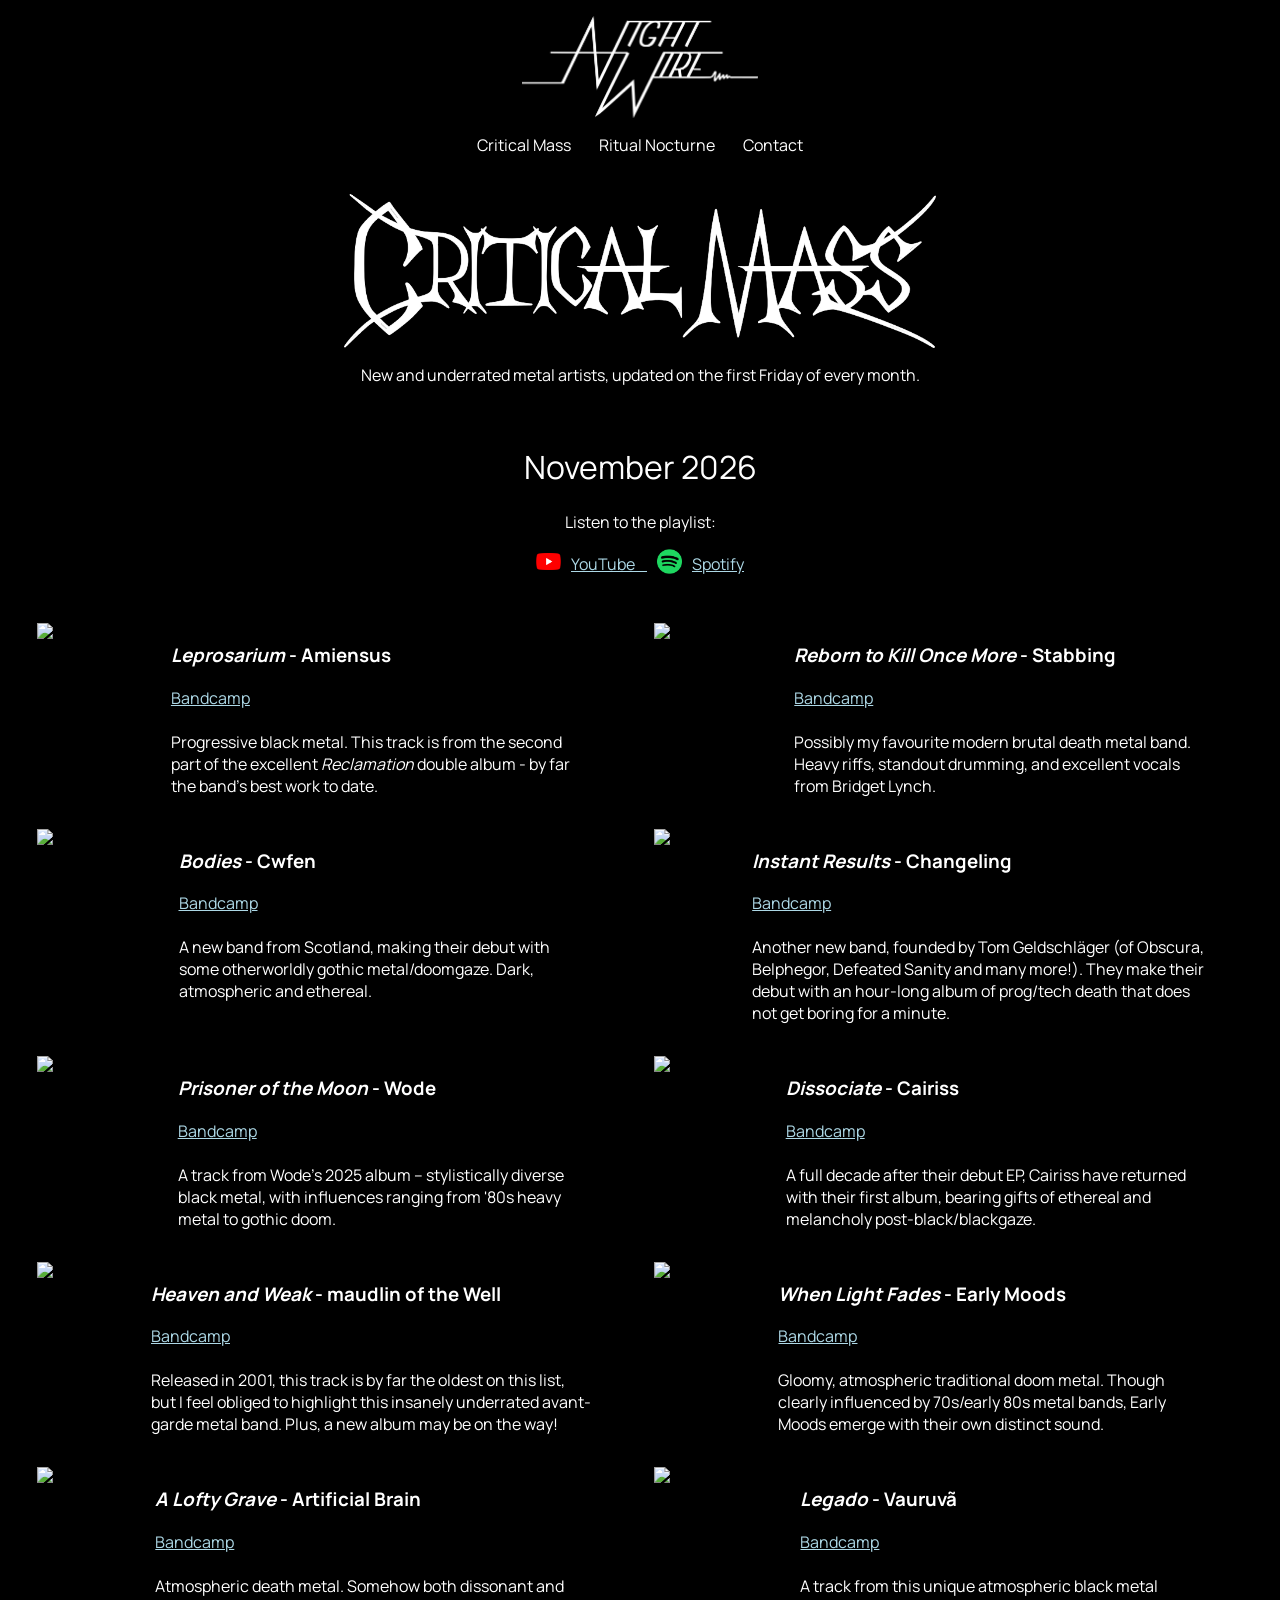
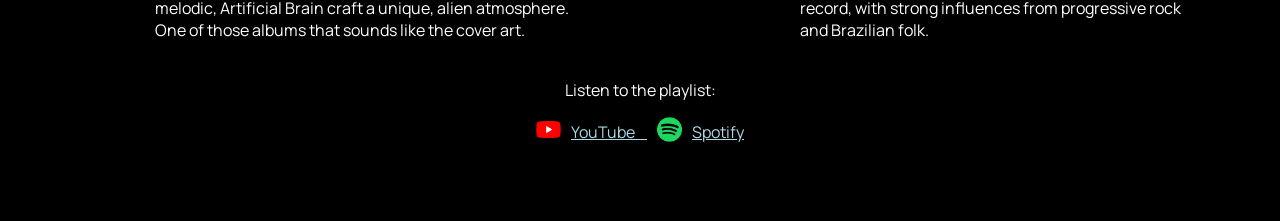
==== criticalmass.html @ 71a62106 "Add files via upload" ====
<!DOCTYPE html>
<html>

<head>
    <title>Nightwire | Critical Mass</title>
    <link href="./nightwire_style.css" rel="stylesheet">
    <meta name="viewport" content="width=device-width, initial-scale=1.0">
    <link rel="preconnect" href="https://fonts.googleapis.com">
    <link rel="preconnect" href="https://fonts.gstatic.com" crossorigin>
    <link href="https://fonts.googleapis.com/css2?family=Manrope:wght@200..800&display=swap" rel="stylesheet">
</head>

<body>
    
    <!-- Logo -->
    <div>
        <figure><a href="./index.html"><img class="nw-logo-small" src="./logos/nightwire_logo.png"></a></figure>
    </div>


    <nav class="nav">
        <a href="./criticalmass.html">Critical Mass</a>
        <a href="./ritualnocturne.html">Ritual Nocturne</a>
        <a href="./contact.html">Contact</a>
    </nav><br>

    <!-- Critical Mass logo -->
    <div>
        <figure><img class="list-logo" src="./logos/critical_mass_logo.png"></figure>
    </div>
    <div class="centred">
        <p>New and underrated metal artists, updated on the first Friday of every month.</p>
    </div><br>

    <!-- Current list -->
    <h1>November 2026</h1>
    
    <p class="centred">Listen to the playlist:</p>
    <div class="streaming">
        <div><a target="_blank" href="https://music.youtube.com/playlist?list=PLFBO8COv0jcI&si=f9YAJDkzpSdWIgkC&drli=1"><img src="./logos/youtube_logo.png"></a></div>
        <div><a target="_blank" href="https://music.youtube.com/playlist?list=PLFBO8COv0jcI&si=f9YAJDkzpSdWIgkC&drli=1">YouTube &nbsp;&nbsp;&nbsp;</a></div>
        <div><a target="_blank" href="https://open.spotify.com/playlist/0377akGCkDpwuVHgf1WegZ"><img src="./logos/spotify_logo.png"></a></div>
        <div><a target="_blank" href="https://open.spotify.com/playlist/0377akGCkDpwuVHgf1WegZ">Spotify</a></div>
    </div><br><br>

    <div class="list">
        <!-- 1 -->
        <article class="song">
            <img class="song-img" src="https://f4.bcbits.com/img/a2192775954_1x1_700.avif">
            <div class="song-info">
                <h3><em>Leprosarium</em> - Amiensus</h3>
                <a target="_blank" href="https://amiensus.bandcamp.com/album/reclamation-pt-ii">Bandcamp</a><br><br>
                Progressive black metal. This track is from the second part of the excellent <em>Reclamation</em> double album - by far the band's best work to date.
            </div>
        </article>
        <!-- 2 -->
        <article class="song">
            <img class="song-img" src="https://f4.bcbits.com/img/a4070021529_1x1_700.avif">
            <div class="song-info">
                <h3><em>Reborn to Kill Once More</em> - Stabbing</h3>
                <a target="_blank" href="https://stabbingtxdm.bandcamp.com/album/eon-of-obscenity">Bandcamp</a><br><br>
                Possibly my favourite modern brutal death metal band. Heavy riffs, standout drumming, and excellent vocals from Bridget Lynch.
            </div>
        </article>
        <!-- 3 -->
        <article class="song">
            <img class="song-img" src="https://f4.bcbits.com/img/a3370953634_1x1_700.avif">
            <div class="song-info">
                <h3><em>Bodies</em> - Cwfen</h3>
                <a target="_blank" href="https://cwfen.bandcamp.com/album/sorrows">Bandcamp</a><br><br>
                A new band from Scotland, making their debut with some otherworldly gothic metal/doomgaze. Dark, atmospheric and ethereal.
            </div>
        </article>
        <!-- 4 -->
        <article class="song">
            <img class="song-img" src="https://f4.bcbits.com/img/a1580974828_1x1_700.avif">
            <div class="song-info">
                <h3><em>Instant Results</em> - Changeling</h3>
                <a target="_blank" href="https://changelingofficial.bandcamp.com/album/changeling">Bandcamp</a><br><br>
                Another new band, founded by Tom Geldschläger (of Obscura, Belphegor, Defeated Sanity and many more!). They make their debut with an hour-long album of prog/tech death that does not get boring for a minute.
            </div>
        </article>
        <!-- 5 -->
        <article class="song">
            <img class="song-img" src="https://f4.bcbits.com/img/a2935435271_1x1_700.avif">
            <div class="song-info">
                <h3><em>Prisoner of the Moon</em> - Wode</h3>
                <a target="_blank" href="https://wode.bandcamp.com/album/uncrossing-the-keys">Bandcamp</a><br><br>
                A track from Wode's 2025 album -- stylistically diverse black metal, with influences ranging from '80s heavy metal to gothic doom.
            </div>
        </article>
        <!-- 6 -->
        <article class="song">
            <img class="song-img" src="https://f4.bcbits.com/img/a1079354304_1x1_700.avif">
            <div class="song-info">
                <h3><em>Dissociate</em> - Cairiss</h3>
                <a target="_blank" href="https://cairiss.bandcamp.com/album/wilderness">Bandcamp</a><br><br>
                A full decade after their debut EP, Cairiss have returned with their first album, bearing gifts of ethereal and melancholy post-black/blackgaze.
            </div>
        </article>
        <!-- 7 -->
        <article class="song">
            <img class="song-img" src="https://f4.bcbits.com/img/a4275038733_1x1_700.avif">
            <div class="song-info">
                <h3><em>Heaven and Weak</em> - maudlin of the Well</h3>
                <a target="_blank" href="https://kayodot.bandcamp.com/album/bath">Bandcamp</a><br><br>
                Released in 2001, this track is by far the oldest on this list, but I feel obliged to highlight this insanely underrated avant-garde metal band. Plus, a new album may be on the way!
            </div>
        </article>
        <!-- 8 -->
        <article class="song">
            <img class="song-img" src="https://f4.bcbits.com/img/a2808359264_1x1_700.avif">
            <div class="song-info">
                <h3><em>When Light Fades</em> - Early Moods</h3>
                <a target="_blank" href="https://earlymoods.bandcamp.com/album/ready-for-the-grave">Bandcamp</a><br><br>
                Gloomy, atmospheric traditional doom metal. Though clearly influenced by 70s/early 80s metal bands, Early Moods emerge with their own distinct sound.
            </div>
        </article>
        <!-- 9 -->
        <article class="song">
            <img class="song-img" src="https://f4.bcbits.com/img/a2049691384_1x1_700.avif">
            <div class="song-info">
                <h3><em>A Lofty Grave</em> - Artificial Brain</h3>
                <a target="_blank" href="https://artificialbrain.bandcamp.com/album/artificial-brain-2">Bandcamp</a><br><br>
                Atmospheric death metal. Somehow both dissonant and melodic, Artificial Brain craft a unique, alien atmosphere. One of those albums that sounds like the cover art.
            </div>
        </article>
        <!-- 10 -->
        <article class="song">
            <img class="song-img" src="https://f4.bcbits.com/img/a2279251904_1x1_700.avif">
            <div class="song-info">
                <h3><em>Legado</em> - Vauruvã</h3>
                <a target="_blank" href="https://vauruva.bandcamp.com/album/mar-da-deriva">Bandcamp</a><br><br>
                A track from this unique atmospheric black metal record, with strong influences from progressive rock and Brazilian folk.
            </div>
        </article>
    </div><br>

    <p class="centred">Listen to the playlist:</p>
    <div class="streaming">
        <div><a target="_blank" href="https://music.youtube.com/playlist?list=PLFBO8COv0jcI&si=f9YAJDkzpSdWIgkC&drli=1"><img src="./logos/youtube_logo.png"></a></div>
        <div><a target="_blank" href="https://music.youtube.com/playlist?list=PLFBO8COv0jcI&si=f9YAJDkzpSdWIgkC&drli=1">YouTube &nbsp;&nbsp;&nbsp;</a></div>
        <div><a target="_blank" href="https://open.spotify.com/playlist/0377akGCkDpwuVHgf1WegZ"><img src="./logos/spotify_logo.png"></a></div>
        <div><a target="_blank" href="https://open.spotify.com/playlist/0377akGCkDpwuVHgf1WegZ">Spotify</a></div>
    </div>


    <!-- Template 
    <p class="centred">Listen to the playlist:</p>
    <div class="streaming">
        <div><a target="_blank" href="https://music.youtube.com/playlist?list=PLFBO8COv0jcI&si=f9YAJDkzpSdWIgkC&drli=1"><img src="./logos/youtube_logo.png"></a></div>
        <div><a target="_blank" href="https://music.youtube.com/playlist?list=PLFBO8COv0jcI&si=f9YAJDkzpSdWIgkC&drli=1">YouTube &nbsp;&nbsp;&nbsp;</a></div>
        <div><a target="_blank" href="https://open.spotify.com/playlist/0377akGCkDpwuVHgf1WegZ"><img src="./logos/spotify_logo.png"></a></div>
        <div><a target="_blank" href="https://open.spotify.com/playlist/0377akGCkDpwuVHgf1WegZ">Spotify</a></div>
    </div><br><br>

    <div class="list">
        <article class="song">
            <img class="song-img" src="">
            <div class="song-info">
                <h3><em></em> - </h3>
                <a target="_blank" href="">Bandcamp</a><br><br>
                Description
            </div>
        </article>
    </div>

    <p class="centred">Listen to the playlist:</p>
    <div class="streaming">
        <div><a target="_blank" href="https://music.youtube.com/playlist?list=PLFBO8COv0jcI&si=f9YAJDkzpSdWIgkC&drli=1"><img src="./logos/youtube_logo.png"></a></div>
        <div><a target="_blank" href="https://music.youtube.com/playlist?list=PLFBO8COv0jcI&si=f9YAJDkzpSdWIgkC&drli=1">YouTube &nbsp;&nbsp;&nbsp;</a></div>
        <div><a target="_blank" href="https://open.spotify.com/playlist/0377akGCkDpwuVHgf1WegZ"><img src="./logos/spotify_logo.png"></a></div>
        <div><a target="_blank" href="https://open.spotify.com/playlist/0377akGCkDpwuVHgf1WegZ">Spotify</a></div>
    </div>
    -->


    <!-- Archive 
    <details>
        <summary><h2>The Archive <span class="arrow">▽</span></h2></summary>
        <!-- Content -->
    </details>

    <br><br><br>

</body>

</html>
---- nightwire_style.css ----
body {
    background-color:black;
    color:white;
    font-family: "Manrope", sans-serif;
    text-align: justify;
}

*{
    box-sizing: border-box;
}

/* Logos */

.nw-logo {
    display: block; /* margin:auto does not work on img --> convert to block */
    margin: auto;
    width: 40%;
}
@media (max-width: 500px){
    .nw-logo {
       display: block;
       margin: auto;
       width: 100%;
    }
}

.nw-logo-small {
    display: block;
    margin: auto;
    width: 20%;
}
@media (max-width: 500px){
    .nw-logo-small {
       display: block;
       margin: auto;
       width: 50%;
    }
}

.list-logo {
    display: block;
    margin: auto;
    width:50%;
}
@media (max-width: 500px){
    .list-logo {
        display: block;
        margin: auto;
        width: 100%
    }
}



/* Menu */

.nav [href],
.nav [href]:visited{
    color:white;
    text-decoration: none;
}

nav{
    text-align: center;
}

nav a{
    margin-right: 1%;
    margin-left: 1%;
}



/* Body */

h1,h2{
    text-align:center;
    font-weight: normal;
}

p,ul,details{
    margin-right: 10%;
    margin-left: 10%;
}
@media (max-width: 500px){
    p,ul,details{
        margin:5%;
    }
}

[href]{
    color: lightblue;
}
a:visited{
    color:plum
}

.centred{
    text-align: center;
}

.song-info{
    text-align: left;
}


/* Contact & streaming logos & links */

.contact img, .streaming img {
    width: 25px;
}

.contact {
    display: grid;
    grid-template-columns: auto auto;
    width: fit-content;
    align-items: center;
    column-gap: 10px;
    row-gap: 15px;
    margin-right: auto;
    margin-left: auto;
}


.streaming {
    display: grid;
    grid-template-columns: auto auto auto auto;
    width: fit-content;
    align-items: center;
    column-gap: 10px;
    row-gap: 15px;
    margin-right: auto;
    margin-left: auto;
}


/* Song list */

.list {
    display: grid;
    grid-template-columns: 1fr 1fr; /* fr = fractional unit - controls number and propoprtional width of cols */
    gap: 2rem; /* spacing bw songs; rem = unit relative to root element's font size*/
    margin-right: 5%;
}

.song {
  display: flex;
  gap: 1rem; /* spacing bw image and text */
  margin-left: 5%;
}

.song img {
  width: 280px;
}


@media (max-width: 500px) {
    .list {
        grid-template-columns: 1fr;
        margin-right: 0;
    }
    .song {
        display: block;
    }

  .song img {
    width: 90%;
  }
}



/* The Archive */

summary {
    list-style: none;
    cursor: pointer;
}

details > summary::-webkit-details-marker { /* necessary to rm arrow in certain browsers */
  display:none;
}

.arrow {
    font-style: normal;
    margin-left: 0.5rem;
}


/* Archived lists */
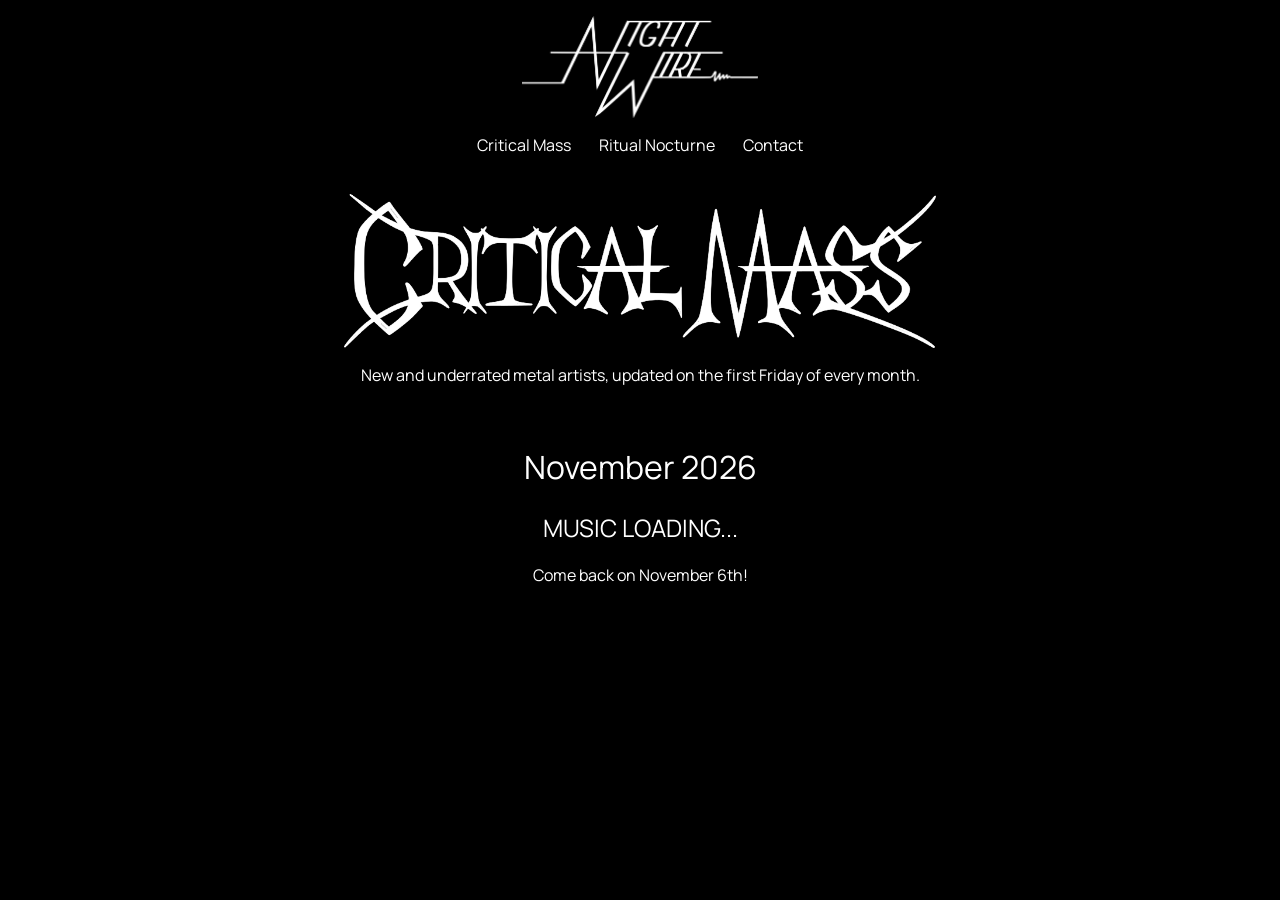
==== commit ce3640fa: "Add files via upload" ====
--- a/criticalmass.html
+++ b/criticalmass.html
@@ -34,7 +34,10 @@
 
     <!-- Current list -->
     <h1>November 2026</h1>
+    <h2>MUSIC LOADING...</h2>
+    <p class="centred">Come back on November 6th!</p>
     
+    <!--
     <p class="centred">Listen to the playlist:</p>
     <div class="streaming">
         <div><a target="_blank" href="https://music.youtube.com/playlist?list=PLFBO8COv0jcI&si=f9YAJDkzpSdWIgkC&drli=1"><img src="./logos/youtube_logo.png"></a></div>
@@ -44,7 +47,7 @@
     </div><br><br>
 
     <div class="list">
-        <!-- 1 -->
+        <!-- 1 
         <article class="song">
             <img class="song-img" src="https://f4.bcbits.com/img/a2192775954_1x1_700.avif">
             <div class="song-info">
@@ -53,7 +56,7 @@
                 Progressive black metal. This track is from the second part of the excellent <em>Reclamation</em> double album - by far the band's best work to date.
             </div>
         </article>
-        <!-- 2 -->
+        <!-- 2 
         <article class="song">
             <img class="song-img" src="https://f4.bcbits.com/img/a4070021529_1x1_700.avif">
             <div class="song-info">
@@ -62,7 +65,7 @@
                 Possibly my favourite modern brutal death metal band. Heavy riffs, standout drumming, and excellent vocals from Bridget Lynch.
             </div>
         </article>
-        <!-- 3 -->
+        <!-- 3 
         <article class="song">
             <img class="song-img" src="https://f4.bcbits.com/img/a3370953634_1x1_700.avif">
             <div class="song-info">
@@ -71,7 +74,7 @@
                 A new band from Scotland, making their debut with some otherworldly gothic metal/doomgaze. Dark, atmospheric and ethereal.
             </div>
         </article>
-        <!-- 4 -->
+        <!-- 4 
         <article class="song">
             <img class="song-img" src="https://f4.bcbits.com/img/a1580974828_1x1_700.avif">
             <div class="song-info">
@@ -80,7 +83,7 @@
                 Another new band, founded by Tom Geldschläger (of Obscura, Belphegor, Defeated Sanity and many more!). They make their debut with an hour-long album of prog/tech death that does not get boring for a minute.
             </div>
         </article>
-        <!-- 5 -->
+        <!-- 5 
         <article class="song">
             <img class="song-img" src="https://f4.bcbits.com/img/a2935435271_1x1_700.avif">
             <div class="song-info">
@@ -89,7 +92,7 @@
                 A track from Wode's 2025 album -- stylistically diverse black metal, with influences ranging from '80s heavy metal to gothic doom.
             </div>
         </article>
-        <!-- 6 -->
+        <!-- 6 
         <article class="song">
             <img class="song-img" src="https://f4.bcbits.com/img/a1079354304_1x1_700.avif">
             <div class="song-info">
@@ -98,7 +101,7 @@
                 A full decade after their debut EP, Cairiss have returned with their first album, bearing gifts of ethereal and melancholy post-black/blackgaze.
             </div>
         </article>
-        <!-- 7 -->
+        <!-- 7 
         <article class="song">
             <img class="song-img" src="https://f4.bcbits.com/img/a4275038733_1x1_700.avif">
             <div class="song-info">
@@ -107,7 +110,7 @@
                 Released in 2001, this track is by far the oldest on this list, but I feel obliged to highlight this insanely underrated avant-garde metal band. Plus, a new album may be on the way!
             </div>
         </article>
-        <!-- 8 -->
+        <!-- 8 
         <article class="song">
             <img class="song-img" src="https://f4.bcbits.com/img/a2808359264_1x1_700.avif">
             <div class="song-info">
@@ -116,7 +119,7 @@
                 Gloomy, atmospheric traditional doom metal. Though clearly influenced by 70s/early 80s metal bands, Early Moods emerge with their own distinct sound.
             </div>
         </article>
-        <!-- 9 -->
+        <!-- 9 
         <article class="song">
             <img class="song-img" src="https://f4.bcbits.com/img/a2049691384_1x1_700.avif">
             <div class="song-info">
@@ -125,7 +128,7 @@
                 Atmospheric death metal. Somehow both dissonant and melodic, Artificial Brain craft a unique, alien atmosphere. One of those albums that sounds like the cover art.
             </div>
         </article>
-        <!-- 10 -->
+        <!-- 10 
         <article class="song">
             <img class="song-img" src="https://f4.bcbits.com/img/a2279251904_1x1_700.avif">
             <div class="song-info">
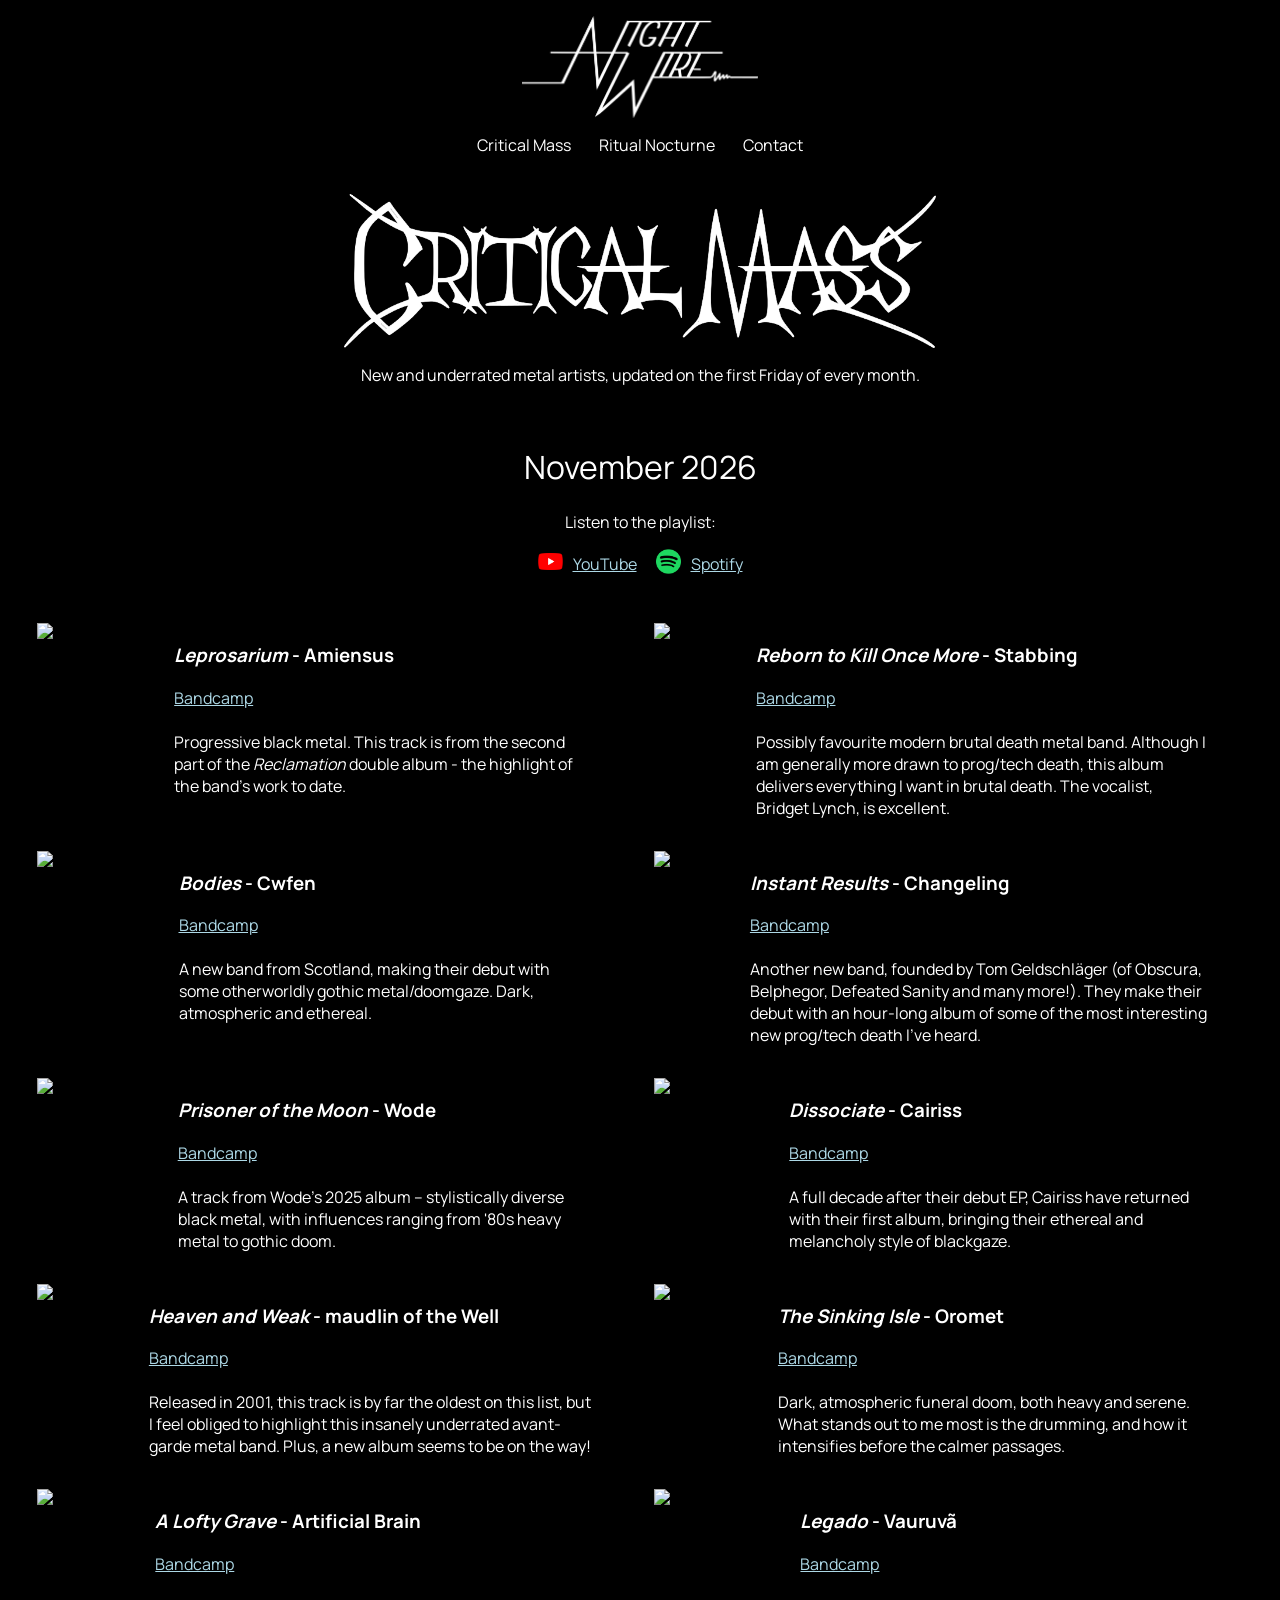
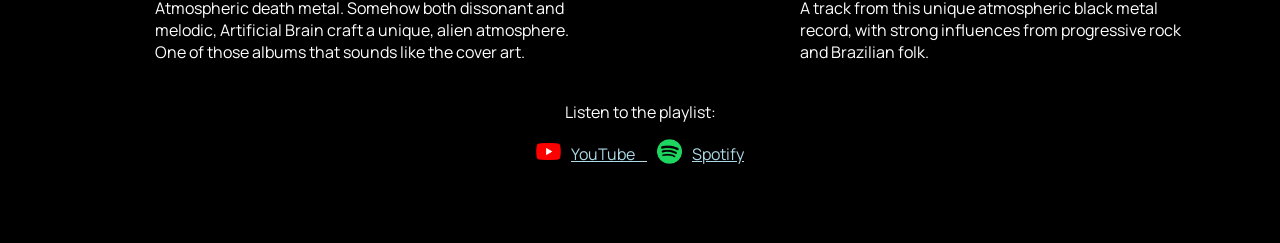
==== commit 07fcf35a: "Add files via upload" ====
--- a/criticalmass.html
+++ b/criticalmass.html
@@ -34,38 +34,35 @@
 
     <!-- Current list -->
     <h1>November 2026</h1>
-    <h2>MUSIC LOADING...</h2>
-    <p class="centred">Come back on November 6th!</p>
     
-    <!--
     <p class="centred">Listen to the playlist:</p>
     <div class="streaming">
-        <div><a target="_blank" href="https://music.youtube.com/playlist?list=PLFBO8COv0jcI&si=f9YAJDkzpSdWIgkC&drli=1"><img src="./logos/youtube_logo.png"></a></div>
-        <div><a target="_blank" href="https://music.youtube.com/playlist?list=PLFBO8COv0jcI&si=f9YAJDkzpSdWIgkC&drli=1">YouTube &nbsp;&nbsp;&nbsp;</a></div>
-        <div><a target="_blank" href="https://open.spotify.com/playlist/0377akGCkDpwuVHgf1WegZ"><img src="./logos/spotify_logo.png"></a></div>
-        <div><a target="_blank" href="https://open.spotify.com/playlist/0377akGCkDpwuVHgf1WegZ">Spotify</a></div>
+        <div><a target="_blank" href="https://music.youtube.com/playlist?list=PLTqy2IxA_P3M&si=hkDam0C2w38Z6RLK&drli=1"><img src="./logos/youtube_logo.png"></a></div>
+        <div><a target="_blank" href="https://music.youtube.com/playlist?list=PLTqy2IxA_P3M&si=hkDam0C2w38Z6RLK&drli=1">YouTube</a>&nbsp;&nbsp;&nbsp</div>
+        <div><a target="_blank" href="https://open.spotify.com/playlist/7g3is1awGVRPCTnx80kmz6"><img src="./logos/spotify_logo.png"></a></div>
+        <div><a target="_blank" href="https://open.spotify.com/playlist/7g3is1awGVRPCTnx80kmz6">Spotify</a></div>
     </div><br><br>
 
     <div class="list">
-        <!-- 1 
+        <!-- 1 -->
         <article class="song">
             <img class="song-img" src="https://f4.bcbits.com/img/a2192775954_1x1_700.avif">
             <div class="song-info">
                 <h3><em>Leprosarium</em> - Amiensus</h3>
                 <a target="_blank" href="https://amiensus.bandcamp.com/album/reclamation-pt-ii">Bandcamp</a><br><br>
-                Progressive black metal. This track is from the second part of the excellent <em>Reclamation</em> double album - by far the band's best work to date.
+                Progressive black metal. This track is from the second part of the <em>Reclamation</em> double album - the highlight of the band's work to date.
             </div>
         </article>
-        <!-- 2 
+        <!-- 2 -->
         <article class="song">
             <img class="song-img" src="https://f4.bcbits.com/img/a4070021529_1x1_700.avif">
             <div class="song-info">
                 <h3><em>Reborn to Kill Once More</em> - Stabbing</h3>
                 <a target="_blank" href="https://stabbingtxdm.bandcamp.com/album/eon-of-obscenity">Bandcamp</a><br><br>
-                Possibly my favourite modern brutal death metal band. Heavy riffs, standout drumming, and excellent vocals from Bridget Lynch.
+                Possibly favourite modern brutal death metal band. Although I am generally more drawn to prog/tech death, this album delivers everything I want in brutal death. The vocalist, Bridget Lynch, is excellent.
             </div>
         </article>
-        <!-- 3 
+        <!-- 3 -->
         <article class="song">
             <img class="song-img" src="https://f4.bcbits.com/img/a3370953634_1x1_700.avif">
             <div class="song-info">
@@ -74,16 +71,16 @@
                 A new band from Scotland, making their debut with some otherworldly gothic metal/doomgaze. Dark, atmospheric and ethereal.
             </div>
         </article>
-        <!-- 4 
+        <!-- 4 -->
         <article class="song">
             <img class="song-img" src="https://f4.bcbits.com/img/a1580974828_1x1_700.avif">
             <div class="song-info">
                 <h3><em>Instant Results</em> - Changeling</h3>
                 <a target="_blank" href="https://changelingofficial.bandcamp.com/album/changeling">Bandcamp</a><br><br>
-                Another new band, founded by Tom Geldschläger (of Obscura, Belphegor, Defeated Sanity and many more!). They make their debut with an hour-long album of prog/tech death that does not get boring for a minute.
+                Another new band, founded by Tom Geldschläger (of Obscura, Belphegor, Defeated Sanity and many more!). They make their debut with an hour-long album of some of the most interesting new prog/tech death I've heard.
             </div>
         </article>
-        <!-- 5 
+        <!-- 5 -->
         <article class="song">
             <img class="song-img" src="https://f4.bcbits.com/img/a2935435271_1x1_700.avif">
             <div class="song-info">
@@ -92,34 +89,34 @@
                 A track from Wode's 2025 album -- stylistically diverse black metal, with influences ranging from '80s heavy metal to gothic doom.
             </div>
         </article>
-        <!-- 6 
+        <!-- 6 -->
         <article class="song">
             <img class="song-img" src="https://f4.bcbits.com/img/a1079354304_1x1_700.avif">
             <div class="song-info">
                 <h3><em>Dissociate</em> - Cairiss</h3>
                 <a target="_blank" href="https://cairiss.bandcamp.com/album/wilderness">Bandcamp</a><br><br>
-                A full decade after their debut EP, Cairiss have returned with their first album, bearing gifts of ethereal and melancholy post-black/blackgaze.
+                A full decade after their debut EP, Cairiss have returned with their first album, bringing their ethereal and melancholy style of blackgaze.
             </div>
         </article>
-        <!-- 7 
+        <!-- 7 -->
         <article class="song">
             <img class="song-img" src="https://f4.bcbits.com/img/a4275038733_1x1_700.avif">
             <div class="song-info">
                 <h3><em>Heaven and Weak</em> - maudlin of the Well</h3>
                 <a target="_blank" href="https://kayodot.bandcamp.com/album/bath">Bandcamp</a><br><br>
-                Released in 2001, this track is by far the oldest on this list, but I feel obliged to highlight this insanely underrated avant-garde metal band. Plus, a new album may be on the way!
+                Released in 2001, this track is by far the oldest on this list, but I feel obliged to highlight this insanely underrated avant-garde metal band. Plus, a new album seems to be on the way!
             </div>
         </article>
-        <!-- 8 
+        <!-- 8 -->
         <article class="song">
-            <img class="song-img" src="https://f4.bcbits.com/img/a2808359264_1x1_700.avif">
+            <img class="song-img" src="https://f4.bcbits.com/img/a3880617145_1x1_700.avif">
             <div class="song-info">
-                <h3><em>When Light Fades</em> - Early Moods</h3>
-                <a target="_blank" href="https://earlymoods.bandcamp.com/album/ready-for-the-grave">Bandcamp</a><br><br>
-                Gloomy, atmospheric traditional doom metal. Though clearly influenced by 70s/early 80s metal bands, Early Moods emerge with their own distinct sound.
+                <h3><em>The Sinking Isle</em> - Oromet</h3>
+                <a target="_blank" href="https://oromet.bandcamp.com/album/the-sinking-isle">Bandcamp</a><br><br>
+                Dark, atmospheric funeral doom, both heavy and serene. What stands out to me most is the drumming, and how it intensifies before the calmer passages.
             </div>
         </article>
-        <!-- 9 
+        <!-- 9 -->
         <article class="song">
             <img class="song-img" src="https://f4.bcbits.com/img/a2049691384_1x1_700.avif">
             <div class="song-info">
@@ -128,7 +125,7 @@
                 Atmospheric death metal. Somehow both dissonant and melodic, Artificial Brain craft a unique, alien atmosphere. One of those albums that sounds like the cover art.
             </div>
         </article>
-        <!-- 10 
+        <!-- 10 -->
         <article class="song">
             <img class="song-img" src="https://f4.bcbits.com/img/a2279251904_1x1_700.avif">
             <div class="song-info">
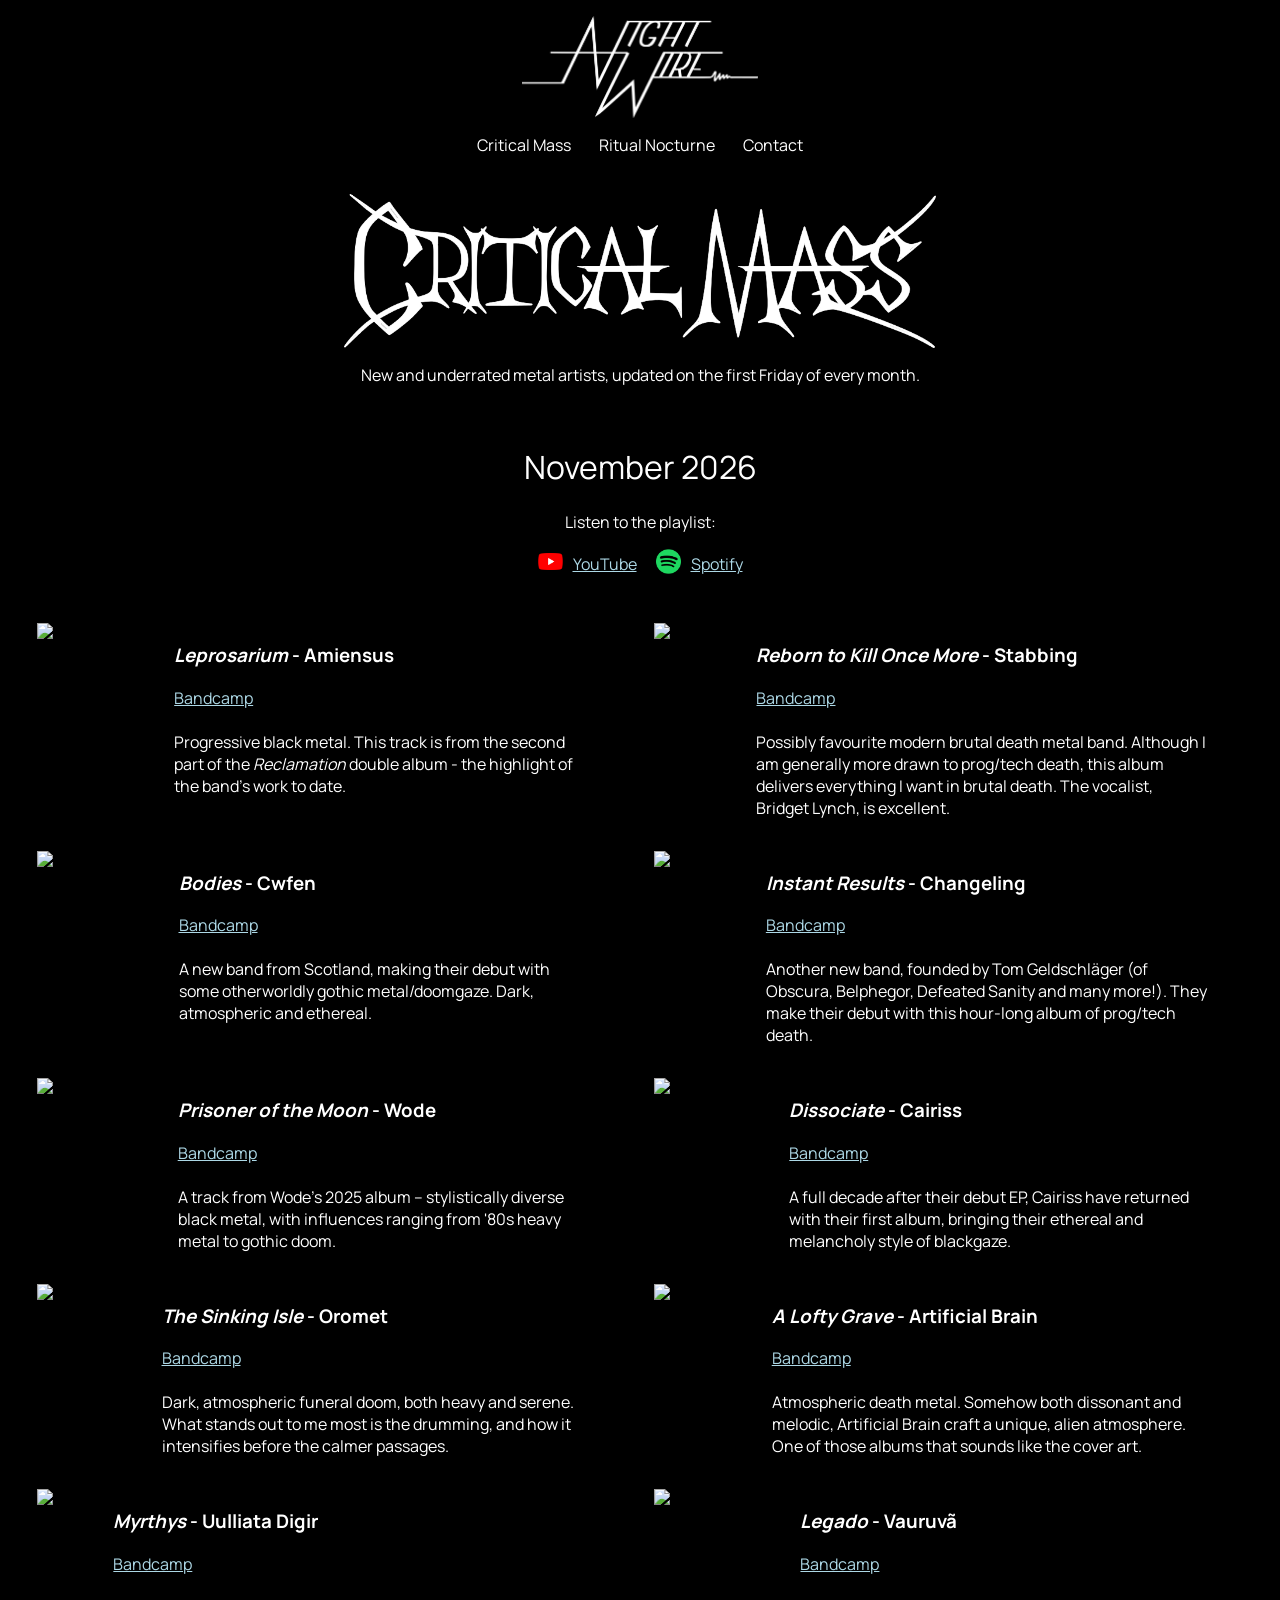
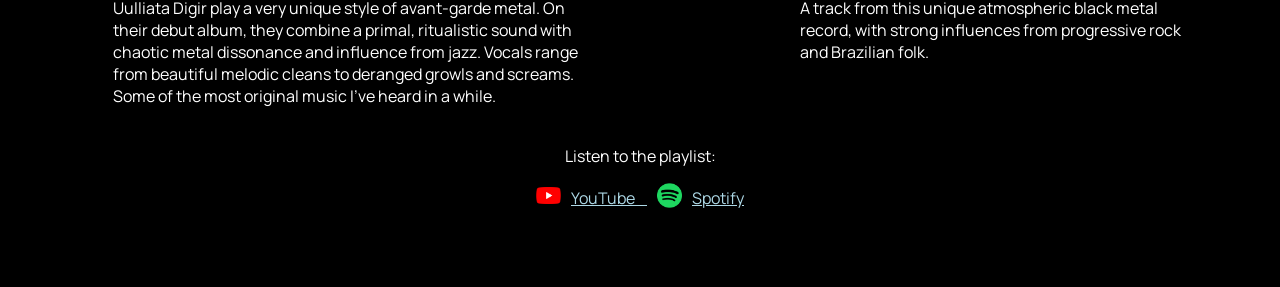
==== commit dd42eec5: "Add files via upload" ====
--- a/criticalmass.html
+++ b/criticalmass.html
@@ -77,7 +77,7 @@
             <div class="song-info">
                 <h3><em>Instant Results</em> - Changeling</h3>
                 <a target="_blank" href="https://changelingofficial.bandcamp.com/album/changeling">Bandcamp</a><br><br>
-                Another new band, founded by Tom Geldschläger (of Obscura, Belphegor, Defeated Sanity and many more!). They make their debut with an hour-long album of some of the most interesting new prog/tech death I've heard.
+                Another new band, founded by Tom Geldschläger (of Obscura, Belphegor, Defeated Sanity and many more!). They make their debut with this hour-long album of prog/tech death.
             </div>
         </article>
         <!-- 5 -->
@@ -100,15 +100,6 @@
         </article>
         <!-- 7 -->
         <article class="song">
-            <img class="song-img" src="https://f4.bcbits.com/img/a4275038733_1x1_700.avif">
-            <div class="song-info">
-                <h3><em>Heaven and Weak</em> - maudlin of the Well</h3>
-                <a target="_blank" href="https://kayodot.bandcamp.com/album/bath">Bandcamp</a><br><br>
-                Released in 2001, this track is by far the oldest on this list, but I feel obliged to highlight this insanely underrated avant-garde metal band. Plus, a new album seems to be on the way!
-            </div>
-        </article>
-        <!-- 8 -->
-        <article class="song">
             <img class="song-img" src="https://f4.bcbits.com/img/a3880617145_1x1_700.avif">
             <div class="song-info">
                 <h3><em>The Sinking Isle</em> - Oromet</h3>
@@ -116,13 +107,22 @@
                 Dark, atmospheric funeral doom, both heavy and serene. What stands out to me most is the drumming, and how it intensifies before the calmer passages.
             </div>
         </article>
-        <!-- 9 -->
+        <!-- 8 -->
         <article class="song">
             <img class="song-img" src="https://f4.bcbits.com/img/a2049691384_1x1_700.avif">
             <div class="song-info">
                 <h3><em>A Lofty Grave</em> - Artificial Brain</h3>
                 <a target="_blank" href="https://artificialbrain.bandcamp.com/album/artificial-brain-2">Bandcamp</a><br><br>
                 Atmospheric death metal. Somehow both dissonant and melodic, Artificial Brain craft a unique, alien atmosphere. One of those albums that sounds like the cover art.
+            </div>
+        </article>
+        <!-- 9 -->
+        <article class="song">
+            <img class="song-img" src="https://f4.bcbits.com/img/a2979162102_1x1_700.avif">
+            <div class="song-info">
+                <h3><em>Myrthys</em> - Uulliata Digir</h3>
+                <a target="_blank" href="https://uulliatadigir.bandcamp.com/album/uulliata-digir">Bandcamp</a><br><br>
+                Uulliata Digir play a very unique style of avant-garde metal. On their debut album, they combine a primal, ritualistic sound with chaotic metal dissonance and influence from jazz. Vocals range from beautiful melodic cleans to deranged growls and screams. Some of the most original music I've heard in a while.
             </div>
         </article>
         <!-- 10 -->
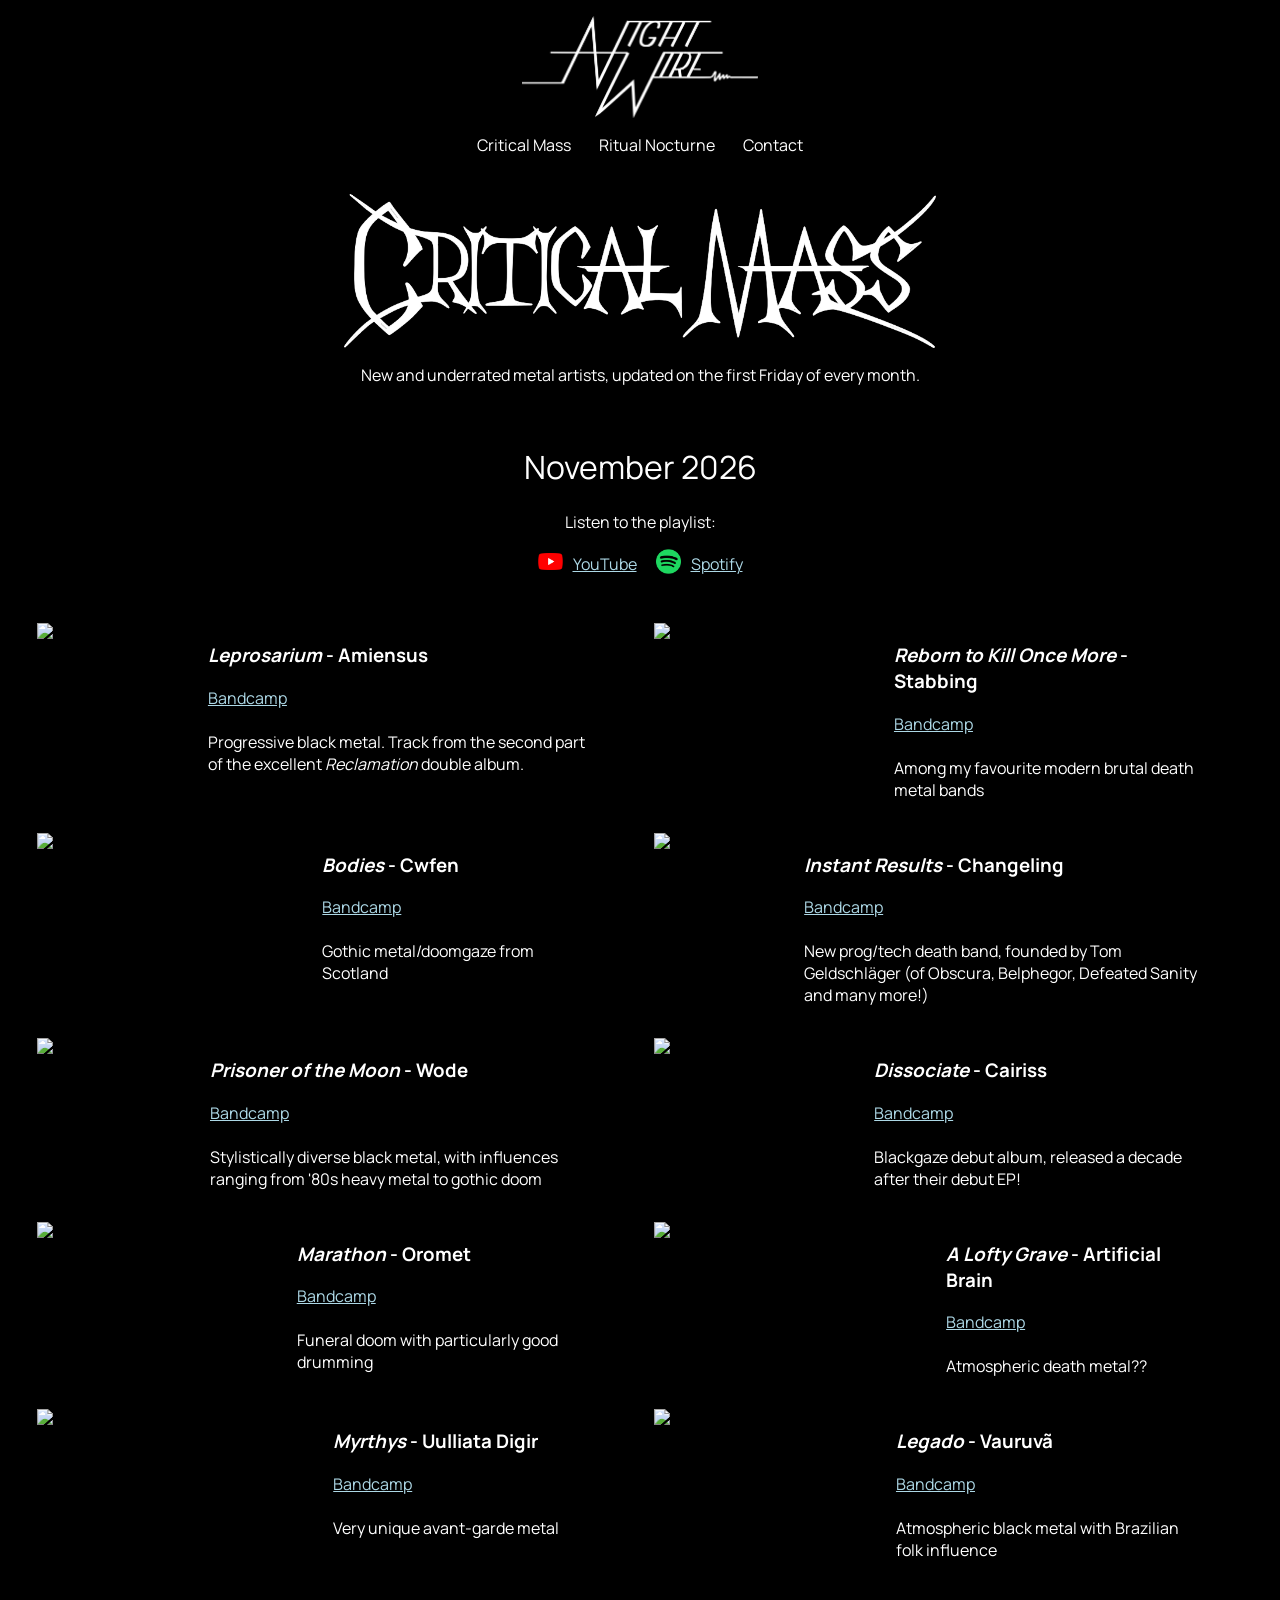
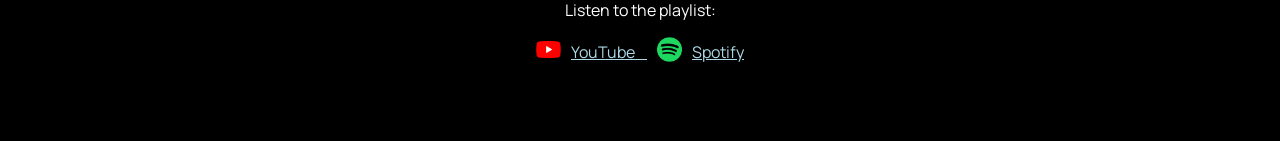
==== commit ccf64fa6: "Add files via upload" ====
--- a/criticalmass.html
+++ b/criticalmass.html
@@ -50,7 +50,7 @@
             <div class="song-info">
                 <h3><em>Leprosarium</em> - Amiensus</h3>
                 <a target="_blank" href="https://amiensus.bandcamp.com/album/reclamation-pt-ii">Bandcamp</a><br><br>
-                Progressive black metal. This track is from the second part of the <em>Reclamation</em> double album - the highlight of the band's work to date.
+                Progressive black metal. Track from the second part of the excellent <em>Reclamation</em> double album.
             </div>
         </article>
         <!-- 2 -->
@@ -59,7 +59,7 @@
             <div class="song-info">
                 <h3><em>Reborn to Kill Once More</em> - Stabbing</h3>
                 <a target="_blank" href="https://stabbingtxdm.bandcamp.com/album/eon-of-obscenity">Bandcamp</a><br><br>
-                Possibly favourite modern brutal death metal band. Although I am generally more drawn to prog/tech death, this album delivers everything I want in brutal death. The vocalist, Bridget Lynch, is excellent.
+                Among my favourite modern brutal death metal bands
             </div>
         </article>
         <!-- 3 -->
@@ -68,7 +68,7 @@
             <div class="song-info">
                 <h3><em>Bodies</em> - Cwfen</h3>
                 <a target="_blank" href="https://cwfen.bandcamp.com/album/sorrows">Bandcamp</a><br><br>
-                A new band from Scotland, making their debut with some otherworldly gothic metal/doomgaze. Dark, atmospheric and ethereal.
+                Gothic metal/doomgaze from Scotland
             </div>
         </article>
         <!-- 4 -->
@@ -77,7 +77,7 @@
             <div class="song-info">
                 <h3><em>Instant Results</em> - Changeling</h3>
                 <a target="_blank" href="https://changelingofficial.bandcamp.com/album/changeling">Bandcamp</a><br><br>
-                Another new band, founded by Tom Geldschläger (of Obscura, Belphegor, Defeated Sanity and many more!). They make their debut with this hour-long album of prog/tech death.
+                New prog/tech death band, founded by Tom Geldschläger (of Obscura, Belphegor, Defeated Sanity and many more!)
             </div>
         </article>
         <!-- 5 -->
@@ -86,7 +86,7 @@
             <div class="song-info">
                 <h3><em>Prisoner of the Moon</em> - Wode</h3>
                 <a target="_blank" href="https://wode.bandcamp.com/album/uncrossing-the-keys">Bandcamp</a><br><br>
-                A track from Wode's 2025 album -- stylistically diverse black metal, with influences ranging from '80s heavy metal to gothic doom.
+                Stylistically diverse black metal, with influences ranging from '80s heavy metal to gothic doom
             </div>
         </article>
         <!-- 6 -->
@@ -95,16 +95,16 @@
             <div class="song-info">
                 <h3><em>Dissociate</em> - Cairiss</h3>
                 <a target="_blank" href="https://cairiss.bandcamp.com/album/wilderness">Bandcamp</a><br><br>
-                A full decade after their debut EP, Cairiss have returned with their first album, bringing their ethereal and melancholy style of blackgaze.
+                Blackgaze debut album, released a decade after their debut EP!
             </div>
         </article>
         <!-- 7 -->
         <article class="song">
             <img class="song-img" src="https://f4.bcbits.com/img/a3880617145_1x1_700.avif">
             <div class="song-info">
-                <h3><em>The Sinking Isle</em> - Oromet</h3>
+                <h3><em>Marathon</em> - Oromet</h3>
                 <a target="_blank" href="https://oromet.bandcamp.com/album/the-sinking-isle">Bandcamp</a><br><br>
-                Dark, atmospheric funeral doom, both heavy and serene. What stands out to me most is the drumming, and how it intensifies before the calmer passages.
+                Funeral doom with particularly good drumming
             </div>
         </article>
         <!-- 8 -->
@@ -113,8 +113,7 @@
             <div class="song-info">
                 <h3><em>A Lofty Grave</em> - Artificial Brain</h3>
                 <a target="_blank" href="https://artificialbrain.bandcamp.com/album/artificial-brain-2">Bandcamp</a><br><br>
-                Atmospheric death metal. Somehow both dissonant and melodic, Artificial Brain craft a unique, alien atmosphere. One of those albums that sounds like the cover art.
-            </div>
+                Atmospheric death metal?? 
         </article>
         <!-- 9 -->
         <article class="song">
@@ -122,8 +121,7 @@
             <div class="song-info">
                 <h3><em>Myrthys</em> - Uulliata Digir</h3>
                 <a target="_blank" href="https://uulliatadigir.bandcamp.com/album/uulliata-digir">Bandcamp</a><br><br>
-                Uulliata Digir play a very unique style of avant-garde metal. On their debut album, they combine a primal, ritualistic sound with chaotic metal dissonance and influence from jazz. Vocals range from beautiful melodic cleans to deranged growls and screams. Some of the most original music I've heard in a while.
-            </div>
+                Very unique avant-garde metal
         </article>
         <!-- 10 -->
         <article class="song">
@@ -131,7 +129,7 @@
             <div class="song-info">
                 <h3><em>Legado</em> - Vauruvã</h3>
                 <a target="_blank" href="https://vauruva.bandcamp.com/album/mar-da-deriva">Bandcamp</a><br><br>
-                A track from this unique atmospheric black metal record, with strong influences from progressive rock and Brazilian folk.
+                Atmospheric black metal with Brazilian folk influence
             </div>
         </article>
     </div><br>
